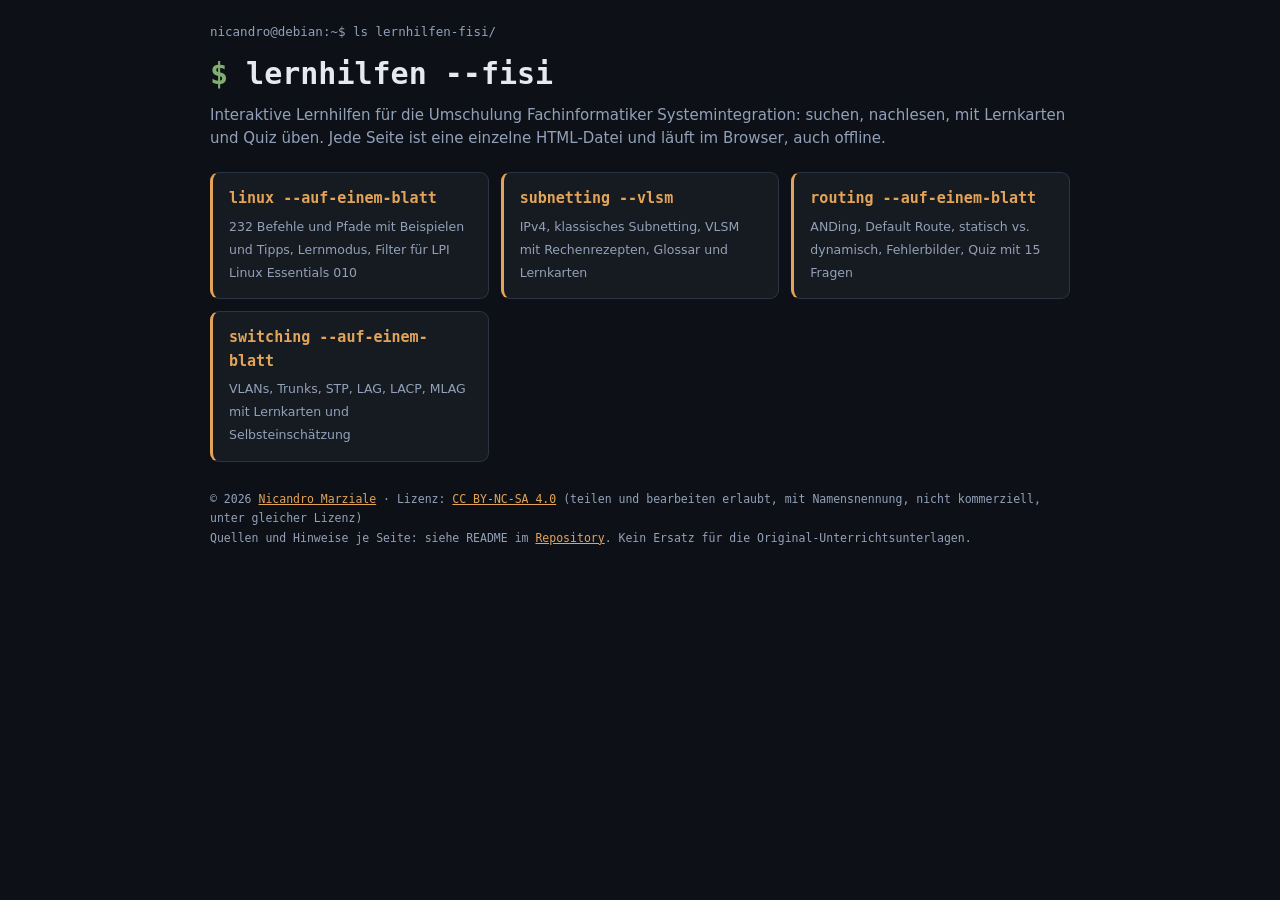
==== index.html @ 3de82269 "Lernhilfen FiSi: Linux, Subnetting/VLSM, Routing, Switching Interaktive Lernhilfen als einzelne HTML" ====
<!DOCTYPE html>
<html lang="de">
<head>
<meta charset="utf-8">
<meta name="viewport" content="width=device-width, initial-scale=1">
<title>Lernhilfen FiSi</title>
<style>
:root{--bg:#0d1117;--card:#161b22;--line:#2a3444;--tx:#e6eaf0;--mut:#93a1b8;--amber:#e3a458;--green:#7fae70;--mono:ui-monospace,"JetBrains Mono",Consolas,monospace}
*{box-sizing:border-box}
body{margin:0;background:var(--bg);color:var(--tx);font:15px/1.55 system-ui,-apple-system,"Segoe UI",sans-serif;padding:0 16px 40px}
main{max-width:860px;margin:0 auto}
.bar{margin:22px 0 0;font-family:var(--mono);font-size:12.5px;color:var(--mut)}
h1{font-family:var(--mono);font-size:clamp(22px,4vw,30px);margin:10px 0 6px}
h1 span{color:var(--green)}
p.sub{color:var(--mut);margin:0 0 22px}
.grid{display:grid;grid-template-columns:repeat(auto-fit,minmax(240px,1fr));gap:12px}
a.card{display:block;background:var(--card);border:1px solid var(--line);border-left:3px solid var(--amber);border-radius:9px;padding:14px 16px;color:var(--tx);text-decoration:none}
a.card:hover{border-color:var(--amber)}
a.card b{font-family:var(--mono);color:var(--amber);display:block;margin-bottom:4px}
a.card small{color:var(--mut)}
footer{margin-top:28px;color:var(--mut);font-family:var(--mono);font-size:11.5px;line-height:1.7}
footer a{color:var(--amber)}
</style>
</head>
<body>
<main>
<div class="bar">nicandro@debian:~$ ls lernhilfen-fisi/</div>
<h1><span>$</span> lernhilfen --fisi</h1>
<p class="sub">Interaktive Lernhilfen für die Umschulung Fachinformatiker Systemintegration: suchen, nachlesen, mit Lernkarten und Quiz üben. Jede Seite ist eine einzelne HTML-Datei und läuft im Browser, auch offline.</p>
<div class="grid">
  <a class="card" href="linux-auf-einem-blatt.html"><b>linux --auf-einem-blatt</b><small>232 Befehle und Pfade mit Beispielen und Tipps, Lernmodus, Filter für LPI Linux Essentials 010</small></a>
  <a class="card" href="subnetting-vlsm-auf-einem-blatt.html"><b>subnetting --vlsm</b><small>IPv4, klassisches Subnetting, VLSM mit Rechenrezepten, Glossar und Lernkarten</small></a>
  <a class="card" href="routing-auf-einem-blatt.html"><b>routing --auf-einem-blatt</b><small>ANDing, Default Route, statisch vs. dynamisch, Fehlerbilder, Quiz mit 15 Fragen</small></a>
  <a class="card" href="switching-auf-einem-blatt.html"><b>switching --auf-einem-blatt</b><small>VLANs, Trunks, STP, LAG, LACP, MLAG mit Lernkarten und Selbsteinschätzung</small></a>
</div>
<footer>
© 2026 <a href="https://github.com/nicandr0">Nicandro Marziale</a> · Lizenz: <a href="https://creativecommons.org/licenses/by-nc-sa/4.0/deed.de">CC BY-NC-SA 4.0</a> (teilen und bearbeiten erlaubt, mit Namensnennung, nicht kommerziell, unter gleicher Lizenz)<br>
Quellen und Hinweise je Seite: siehe README im <a href="https://github.com/nicandr0/lernhilfen-fisi">Repository</a>. Kein Ersatz für die Original-Unterrichtsunterlagen.
</footer>
</main>
</body>
</html>
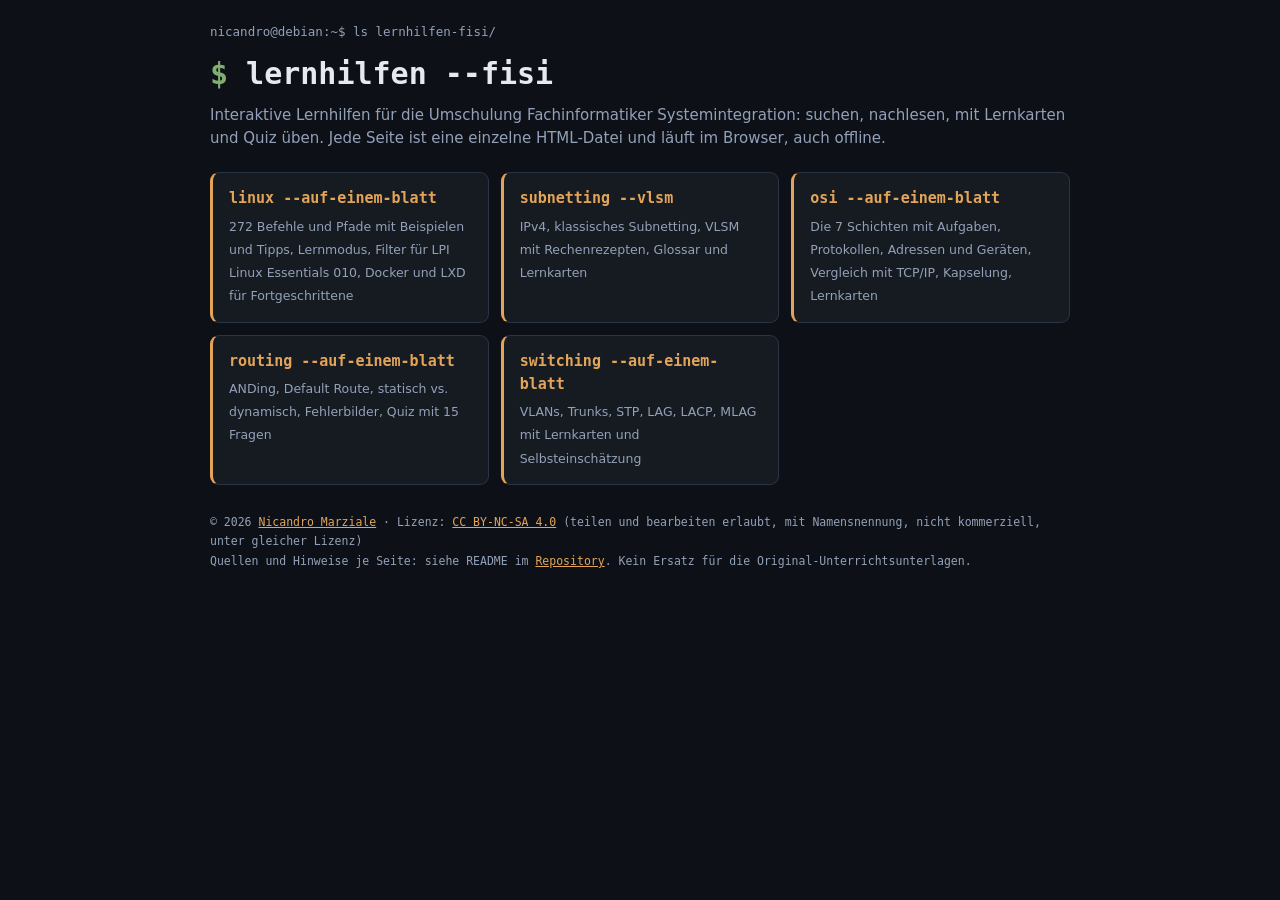
==== commit 869bad2b: "Linux-Blatt erweitert (nano/vi LPI 3.3, Ubuntu-Befehle, Docker/LXD), OSI-Modell neu - Linux auf eine" ====
--- a/index.html
+++ b/index.html
@@ -28,8 +28,9 @@
 <h1><span>$</span> lernhilfen --fisi</h1>
 <p class="sub">Interaktive Lernhilfen für die Umschulung Fachinformatiker Systemintegration: suchen, nachlesen, mit Lernkarten und Quiz üben. Jede Seite ist eine einzelne HTML-Datei und läuft im Browser, auch offline.</p>
 <div class="grid">
-  <a class="card" href="linux-auf-einem-blatt.html"><b>linux --auf-einem-blatt</b><small>232 Befehle und Pfade mit Beispielen und Tipps, Lernmodus, Filter für LPI Linux Essentials 010</small></a>
+  <a class="card" href="linux-auf-einem-blatt.html"><b>linux --auf-einem-blatt</b><small>272 Befehle und Pfade mit Beispielen und Tipps, Lernmodus, Filter für LPI Linux Essentials 010, Docker und LXD für Fortgeschrittene</small></a>
   <a class="card" href="subnetting-vlsm-auf-einem-blatt.html"><b>subnetting --vlsm</b><small>IPv4, klassisches Subnetting, VLSM mit Rechenrezepten, Glossar und Lernkarten</small></a>
+  <a class="card" href="osi-modell-auf-einem-blatt.html"><b>osi --auf-einem-blatt</b><small>Die 7 Schichten mit Aufgaben, Protokollen, Adressen und Geräten, Vergleich mit TCP/IP, Kapselung, Lernkarten</small></a>
   <a class="card" href="routing-auf-einem-blatt.html"><b>routing --auf-einem-blatt</b><small>ANDing, Default Route, statisch vs. dynamisch, Fehlerbilder, Quiz mit 15 Fragen</small></a>
   <a class="card" href="switching-auf-einem-blatt.html"><b>switching --auf-einem-blatt</b><small>VLANs, Trunks, STP, LAG, LACP, MLAG mit Lernkarten und Selbsteinschätzung</small></a>
 </div>
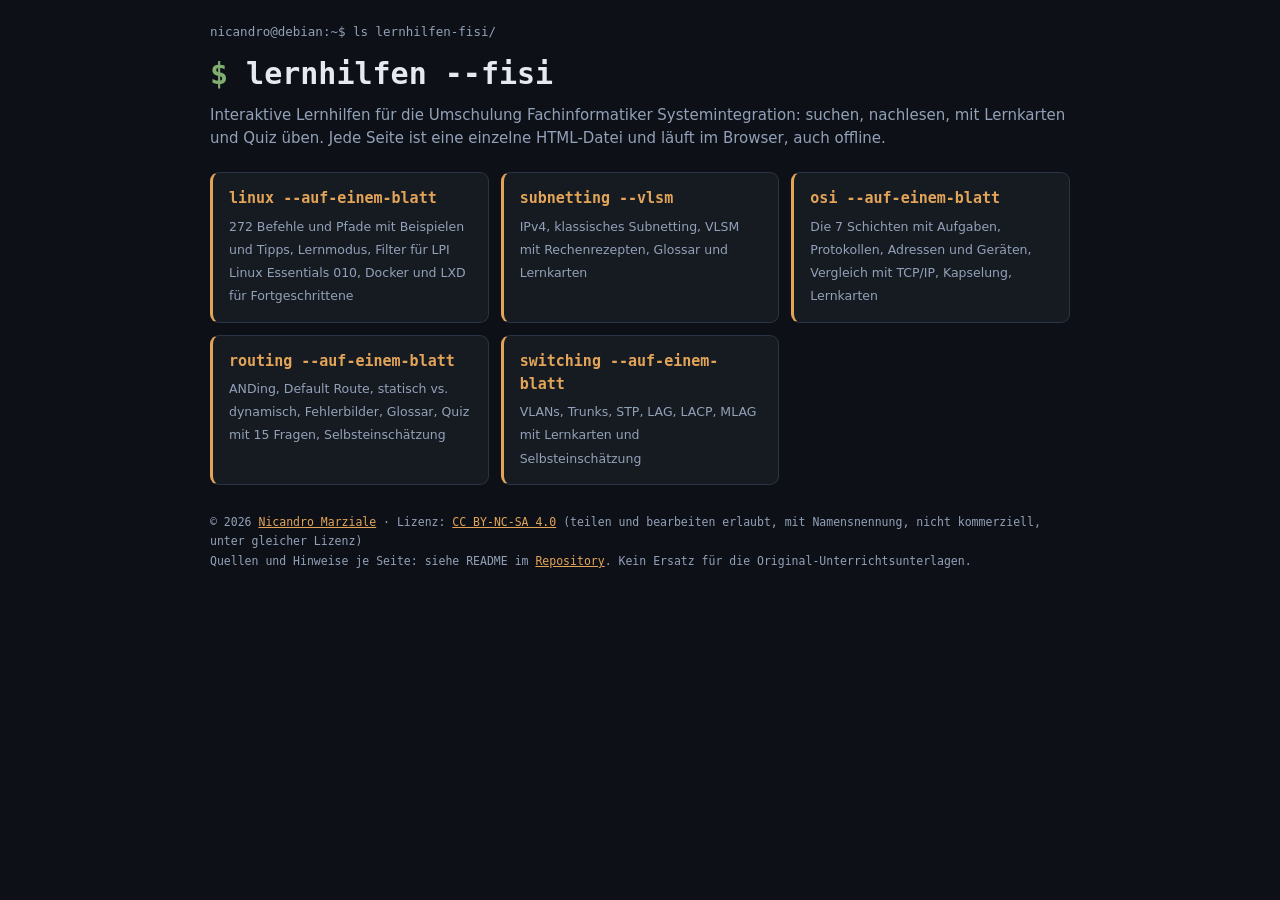
==== commit 81afc8b6: "Routing: Glossar, "Wenn's hakt", Vergleichstabelle und anklickbare Selbsteinschätzung Zusammengeführ" ====
--- a/index.html
+++ b/index.html
@@ -31,7 +31,7 @@
   <a class="card" href="linux-auf-einem-blatt.html"><b>linux --auf-einem-blatt</b><small>272 Befehle und Pfade mit Beispielen und Tipps, Lernmodus, Filter für LPI Linux Essentials 010, Docker und LXD für Fortgeschrittene</small></a>
   <a class="card" href="subnetting-vlsm-auf-einem-blatt.html"><b>subnetting --vlsm</b><small>IPv4, klassisches Subnetting, VLSM mit Rechenrezepten, Glossar und Lernkarten</small></a>
   <a class="card" href="osi-modell-auf-einem-blatt.html"><b>osi --auf-einem-blatt</b><small>Die 7 Schichten mit Aufgaben, Protokollen, Adressen und Geräten, Vergleich mit TCP/IP, Kapselung, Lernkarten</small></a>
-  <a class="card" href="routing-auf-einem-blatt.html"><b>routing --auf-einem-blatt</b><small>ANDing, Default Route, statisch vs. dynamisch, Fehlerbilder, Quiz mit 15 Fragen</small></a>
+  <a class="card" href="routing-auf-einem-blatt.html"><b>routing --auf-einem-blatt</b><small>ANDing, Default Route, statisch vs. dynamisch, Fehlerbilder, Glossar, Quiz mit 15 Fragen, Selbsteinschätzung</small></a>
   <a class="card" href="switching-auf-einem-blatt.html"><b>switching --auf-einem-blatt</b><small>VLANs, Trunks, STP, LAG, LACP, MLAG mit Lernkarten und Selbsteinschätzung</small></a>
 </div>
 <footer>
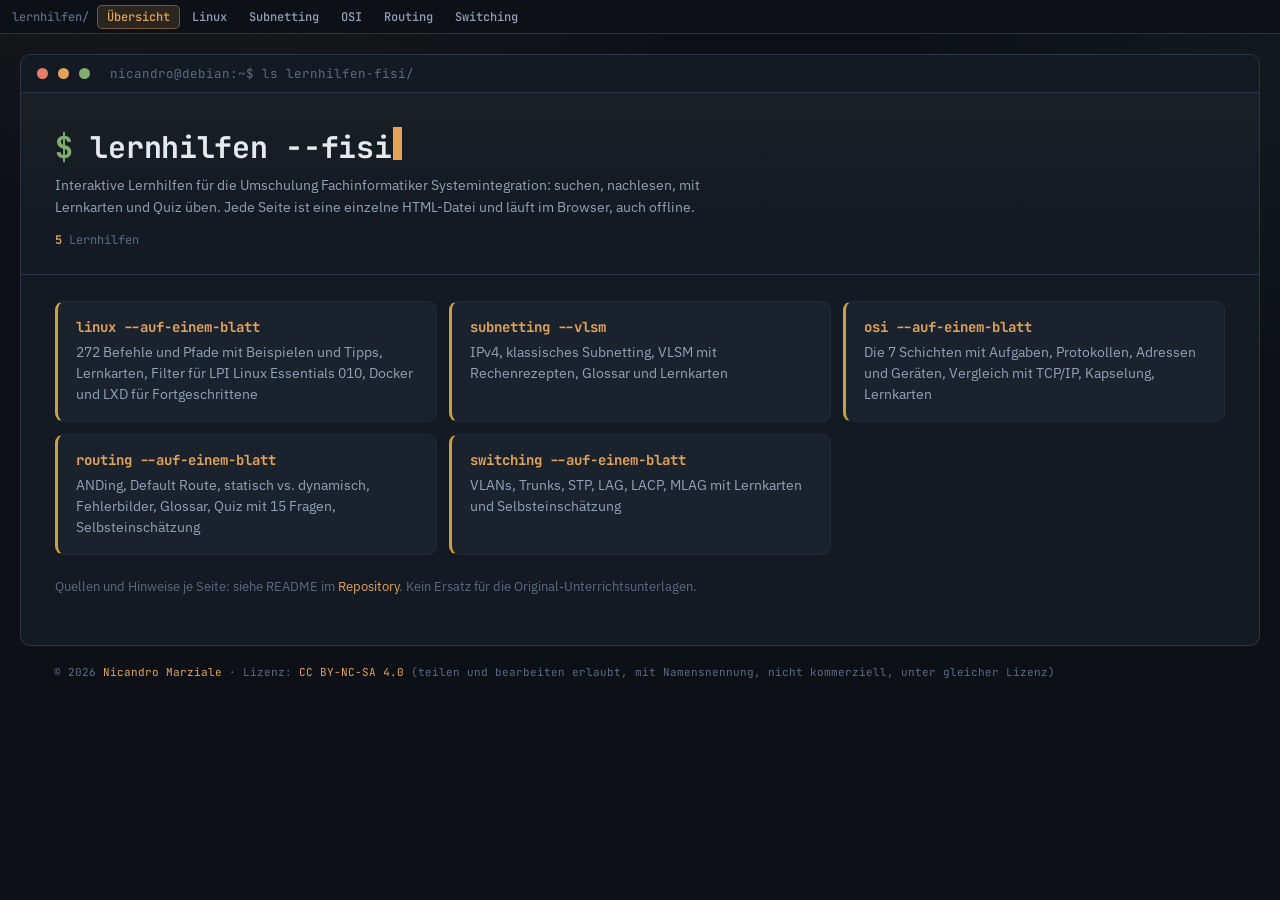
==== commit fd1e0b98: "Einheitliches Terminal-Design für alle Lernhilfen per Vorlage - _vorlage/: gemeinsames Design (style" ====
--- a/index.html
+++ b/index.html
@@ -1,43 +1,311 @@
 <!DOCTYPE html>
+<!-- Diese Datei wird von bauen.py erzeugt. Nicht hier bearbeiten, sondern in _vorlage/ und _vorlage/lernhilfen.json. -->
 <html lang="de">
 <head>
-<meta charset="utf-8">
-<meta name="viewport" content="width=device-width, initial-scale=1">
+<meta charset="UTF-8">
+<meta name="viewport" content="width=device-width, initial-scale=1.0">
 <title>Lernhilfen FiSi</title>
+<meta name="description" content="Interaktive Lernhilfen für die Umschulung Fachinformatiker Systemintegration.">
+<link rel="preconnect" href="https://fonts.googleapis.com">
+<link rel="preconnect" href="https://fonts.gstatic.com" crossorigin>
+<link href="https://fonts.googleapis.com/css2?family=JetBrains+Mono:wght@400;500;600;700&family=IBM+Plex+Sans:wght@400;500;600;700&display=swap" rel="stylesheet">
 <style>
-:root{--bg:#0d1117;--card:#161b22;--line:#2a3444;--tx:#e6eaf0;--mut:#93a1b8;--amber:#e3a458;--green:#7fae70;--mono:ui-monospace,"JetBrains Mono",Consolas,monospace}
-*{box-sizing:border-box}
-body{margin:0;background:var(--bg);color:var(--tx);font:15px/1.55 system-ui,-apple-system,"Segoe UI",sans-serif;padding:0 16px 40px}
-main{max-width:860px;margin:0 auto}
-.bar{margin:22px 0 0;font-family:var(--mono);font-size:12.5px;color:var(--mut)}
-h1{font-family:var(--mono);font-size:clamp(22px,4vw,30px);margin:10px 0 6px}
-h1 span{color:var(--green)}
-p.sub{color:var(--mut);margin:0 0 22px}
-.grid{display:grid;grid-template-columns:repeat(auto-fit,minmax(240px,1fr));gap:12px}
-a.card{display:block;background:var(--card);border:1px solid var(--line);border-left:3px solid var(--amber);border-radius:9px;padding:14px 16px;color:var(--tx);text-decoration:none}
-a.card:hover{border-color:var(--amber)}
-a.card b{font-family:var(--mono);color:var(--amber);display:block;margin-bottom:4px}
-a.card small{color:var(--mut)}
-footer{margin-top:28px;color:var(--mut);font-family:var(--mono);font-size:11.5px;line-height:1.7}
-footer a{color:var(--amber)}
+/* ==========================================================================
+   Lernhilfen FiSi – gemeinsames Design (Terminal-Stil)
+   Wird von bauen.py in jede Seite eingebettet. Hier ändern, dann bauen.
+   ========================================================================== */
+:root{
+  --bg:#0d1117;
+  --bg-elevated:#131a23;
+  --surface:#1a222e;
+  --surface-hover:#212b3a;
+  --border:#2a3444;
+  --border-soft:#212a38;
+  --text-primary:#e6eaf0;
+  --text-secondary:#93a1b8;
+  --text-muted:#5c6b83;
+  --amber:#e3a458;
+  --amber-soft:rgba(227,164,88,0.14);
+  --amber-dim:rgba(227,164,88,0.35);
+  --gold:#cc9f3f;
+  --green:#7fae70;
+  --green-soft:rgba(127,174,112,0.14);
+  --red:#c77b6e;
+  --red-soft:rgba(199,123,110,0.14);
+  --mono:'JetBrains Mono',ui-monospace,Consolas,monospace;
+  --sans:'IBM Plex Sans',system-ui,sans-serif;
+  --lh-h:34px;
+  color-scheme:dark;
+}
+*{box-sizing:border-box;}
+html,body{margin:0;padding:0;}
+body{
+  background:
+    radial-gradient(ellipse 900px 500px at 15% -10%, rgba(227,164,88,0.06), transparent 60%),
+    radial-gradient(ellipse 700px 500px at 100% 10%, rgba(127,174,112,0.05), transparent 55%),
+    var(--bg);
+  color:var(--text-primary);
+  font-family:var(--sans);
+  min-height:100vh;
+  -webkit-font-smoothing:antialiased;
+}
+::selection{background:var(--amber-soft);color:var(--text-primary);}
+::-webkit-scrollbar{width:10px;height:10px;}
+::-webkit-scrollbar-track{background:transparent;}
+::-webkit-scrollbar-thumb{background:var(--border);border-radius:8px;}
+::-webkit-scrollbar-thumb:hover{background:var(--surface-hover);}
+
+/* ---- Lernhilfen-Leiste (Links zu allen Lernhilfen, bleibt oben stehen) ---- */
+.lh-nav{position:sticky;top:env(safe-area-inset-top,0px);z-index:40;height:var(--lh-h);
+  display:flex;align-items:center;gap:2px;overflow-x:auto;white-space:nowrap;scrollbar-width:none;
+  padding:0 max(12px,env(safe-area-inset-right,0px)) 0 max(12px,env(safe-area-inset-left,0px));
+  background:#0d1117;border-bottom:1px solid var(--border);
+  font:500 12px/1 var(--mono);}
+.lh-nav::-webkit-scrollbar{display:none;}
+.lh-nav .lh-ttl{color:var(--text-muted);padding-right:6px;}
+.lh-nav a{color:var(--text-secondary);text-decoration:none;padding:5px 9px;border-radius:5px;border:1px solid transparent;}
+.lh-nav a:hover{color:var(--text-primary);background:var(--surface);}
+.lh-nav a[aria-current="page"]{color:var(--amber);border-color:rgba(227,164,88,0.4);background:var(--amber-soft);}
+.lh-nav a:focus-visible{outline:2px solid var(--amber);outline-offset:1px;}
+
+/* ---- Terminal-Rahmen ---- */
+.termbar{
+  max-width:1240px;margin:20px auto 0;
+  background:var(--bg-elevated);
+  border:1px solid var(--border);
+  border-radius:10px 10px 0 0;
+  padding:10px 16px;
+  display:flex;align-items:center;gap:10px;
+}
+.dot{width:11px;height:11px;border-radius:50%;flex-shrink:0;}
+.dot.d1{background:#e37f6b;}
+.dot.d2{background:var(--amber);}
+.dot.d3{background:var(--green);}
+.termbar .path{margin-left:10px;color:var(--text-muted);font-family:var(--mono);font-size:12.5px;white-space:nowrap;overflow:hidden;text-overflow:ellipsis;}
+/* overflow:clip statt hidden: kein eigener Scroll-Bereich, sonst bleibt die Kapitelleiste nicht stehen */
+.wrap{max-width:1240px;margin:0 auto;border:1px solid var(--border);border-top:none;border-radius:0 0 10px 10px;background:var(--bg-elevated);overflow:hidden;overflow:clip;}
+
+/* ---- Kopfbereich ---- */
+header.hero{padding:34px 34px 26px;border-bottom:1px solid var(--border);background:linear-gradient(180deg, rgba(227,164,88,0.04), transparent 70%);}
+h1{font-family:var(--mono);font-weight:700;font-size:clamp(22px,3vw,30px);margin:0;color:var(--text-primary);letter-spacing:-0.01em;overflow-wrap:anywhere;}
+h1 .prompt{color:var(--green);}
+h1 .cursor{display:inline-block;width:9px;height:1.1em;background:var(--amber);margin-left:2px;vertical-align:-2px;animation:blink 1.1s step-end infinite;}
+@keyframes blink{50%{opacity:0;}}
+.subtitle{color:var(--text-secondary);font-size:14px;margin:8px 0 0;max-width:680px;line-height:1.55;}
+.meta-row{display:flex;gap:18px;color:var(--text-muted);font-family:var(--mono);font-size:12px;margin-top:14px;flex-wrap:wrap;}
+.meta-row span b{color:var(--amber);font-weight:600;}
+
+.controls{display:flex;gap:12px;align-items:center;margin-top:20px;flex-wrap:wrap;}
+.search-box{flex:1;min-width:240px;position:relative;}
+.search-box input{width:100%;background:var(--surface);border:1px solid var(--border);color:var(--text-primary);font-family:var(--mono);font-size:14px;padding:11px 46px 11px 34px;border-radius:8px;outline:none;transition:border-color .15s, box-shadow .15s;}
+.search-box input:focus{border-color:var(--amber-dim);box-shadow:0 0 0 3px var(--amber-soft);}
+.search-box .glyph{position:absolute;left:12px;top:50%;transform:translateY(-50%);color:var(--text-muted);font-family:var(--mono);pointer-events:none;}
+.search-box .hint{position:absolute;right:12px;top:50%;transform:translateY(-50%);color:var(--text-muted);font-size:11px;font-family:var(--mono);pointer-events:none;}
+.btn{font-family:var(--mono);font-size:13px;font-weight:500;background:var(--surface);border:1px solid var(--border);color:var(--text-primary);padding:11px 16px;border-radius:8px;cursor:pointer;transition:all .15s;white-space:nowrap;}
+.btn:hover{background:var(--surface-hover);border-color:var(--amber-dim);}
+.btn:focus-visible,.cat-link:focus-visible,.sc-btn:focus-visible,.lm-card:focus-visible{outline:2px solid var(--amber);outline-offset:2px;}
+.btn.primary{background:var(--amber-soft);border-color:var(--amber-dim);color:var(--amber);}
+.btn.primary:hover{background:rgba(227,164,88,0.22);}
+.btn.an{background:rgba(204,159,63,0.16);border-color:var(--gold);color:var(--gold);}
+
+/* ---- Kapitelleiste (links, bleibt stehen) ---- */
+.layout{display:flex;}
+nav.sidebar{width:300px;flex-shrink:0;border-right:1px solid var(--border);padding:18px 0;max-height:calc(100vh - var(--lh-h) - 8px);overflow-y:auto;position:sticky;top:var(--lh-h);align-self:flex-start;}
+.sidebar .lslabel{font-family:var(--mono);font-size:10.5px;color:var(--text-muted);padding:0 18px 8px;text-transform:uppercase;letter-spacing:.08em;}
+.cat-link{display:flex;align-items:center;gap:10px;width:100%;padding:8px 18px;background:none;border:none;cursor:pointer;text-align:left;font-family:var(--mono);font-size:12.5px;color:var(--text-secondary);border-left:2px solid transparent;transition:all .12s;}
+.cat-link .perm{color:var(--text-muted);opacity:.65;}
+.cat-link .name{color:inherit;flex:1;}
+.cat-link .cnt{color:var(--text-muted);font-size:11px;}
+.cat-link:hover{background:var(--surface);color:var(--text-primary);}
+.cat-link.active{background:var(--surface);color:var(--amber);border-left-color:var(--amber);}
+.cat-link.active .cnt{color:var(--amber);}
+
+/* ---- Inhalt ---- */
+main.content{flex:1;min-width:0;padding:8px 30px 60px;}
+.category-section{padding-top:26px;scroll-margin-top:calc(var(--lh-h) + 16px);}
+.category-head{display:flex;align-items:baseline;flex-wrap:wrap;gap:4px 10px;margin-bottom:4px;padding-bottom:10px;border-bottom:1px solid var(--border-soft);}
+.category-head h2{font-family:var(--mono);font-size:16px;margin:0;color:var(--text-primary);font-weight:600;text-wrap:balance;}
+.category-head .path{color:var(--text-muted);font-size:12px;font-family:var(--mono);}
+
+/* Gruppe = Zwischenüberschrift innerhalb eines Kapitels */
+.group{margin-top:24px;}
+.group-name{font-size:13.5px;font-weight:600;color:var(--amber);font-family:var(--mono);text-transform:uppercase;letter-spacing:.06em;margin:0 0 12px;padding:3px 0 3px 10px;border-left:3px solid var(--gold);}
+.cards{display:grid;grid-template-columns:repeat(auto-fill,minmax(300px,1fr));gap:10px;}
+
+/* Karte */
+.card{background:var(--surface);border:1px solid var(--border-soft);border-left:3px solid var(--gold);border-radius:9px;padding:14px 16px;margin:12px 0;transition:border-color .15s;min-width:0;}
+.card:hover{border-color:var(--amber-dim);}
+.cards > .card{margin:0;}
+.card h4{margin:0 0 6px;font-family:var(--mono);font-size:13.5px;color:var(--amber);font-weight:600;}
+.card p{margin:0 0 6px;font-size:13.5px;color:var(--text-secondary);line-height:1.55;}
+.card p:last-child{margin-bottom:0;}
+.card ul,.card ol{margin:6px 0;padding-left:20px;}
+.card li{font-size:13.5px;color:var(--text-secondary);line-height:1.55;margin-bottom:5px;}
+.card li b,.card p b{color:var(--text-primary);}
+.card-note{font-size:12px;color:var(--text-muted);margin:2px 0 10px;}
+code{background:rgba(255,255,255,0.06);padding:1px 6px;border-radius:4px;font-family:var(--mono);font-size:.92em;color:#cbd6e4;}
+
+/* Merksatz und Hinweiskästen */
+.merksatz{margin-top:10px;padding:8px 12px;background:var(--green-soft);border-left:3px solid var(--green);border-radius:6px;color:var(--green);font-size:12.5px;font-style:italic;}
+.hinweis{margin-top:10px;padding:9px 12px;border-left:3px solid var(--amber);border-radius:6px;background:var(--amber-soft);font-size:13px;color:var(--text-secondary);line-height:1.55;}
+.hinweis b{display:block;font-family:var(--mono);font-size:12px;color:var(--amber);margin-bottom:2px;}
+.hinweis.merk{border-left-color:var(--green);background:var(--green-soft);}
+.hinweis.merk b{color:var(--green);}
+.hinweis.fehler{border-left-color:var(--red);background:var(--red-soft);}
+.hinweis.fehler b{color:var(--red);}
+
+/* Formel-/Wert-Etikett */
+.formel{display:inline-block;background:var(--amber-soft);color:var(--amber);padding:2px 8px;border-radius:5px;font-family:var(--mono);font-size:.86em;margin:2px 4px 2px 0;}
+
+/* Nummerierte Rechenschritte */
+.schritte{list-style:none;counter-reset:schritt;padding-left:0 !important;margin:8px 0;}
+.schritte li{counter-increment:schritt;position:relative;padding:5px 0 5px 34px;}
+.schritte li::before{content:counter(schritt);position:absolute;left:0;top:4px;width:22px;height:22px;border-radius:50%;background:var(--amber-soft);color:var(--amber);font:600 11px/22px var(--mono);text-align:center;}
+
+/* Tabellen */
+.tbl-wrap{overflow-x:auto;}
+.tbl{width:100%;border-collapse:collapse;font-size:13px;margin:4px 0;}
+.tbl th,.tbl td{border:1px solid var(--border-soft);padding:8px 10px;text-align:left;vertical-align:top;line-height:1.5;}
+.tbl th{background:var(--amber-soft);color:var(--amber);font-family:var(--mono);font-weight:600;font-size:12px;}
+.tbl td{color:var(--text-secondary);}
+.tbl td:first-child{color:var(--text-primary);font-weight:500;}
+.tbl.zahlen th,.tbl.zahlen td{text-align:center;font-variant-numeric:tabular-nums;}
+.tbl.zahlen td:first-child{color:var(--text-secondary);font-weight:400;}
+
+/* Schaubilder (SVG) */
+.schaubild{margin:4px 0 10px;overflow-x:auto;}
+.schaubild svg{display:block;width:100%;min-width:460px;max-width:760px;height:auto;margin:0 auto;}
+
+/* Selbsteinschätzung */
+.sc-btn{font-family:var(--mono);font-size:11.5px;background:var(--bg-elevated);border:1px solid var(--border);color:var(--text-secondary);padding:5px 9px;border-radius:6px;cursor:pointer;white-space:nowrap;}
+.sc-btn:hover{border-color:var(--amber-dim);}
+.sc-btn.sicher.active{background:var(--green-soft);border-color:var(--green);color:var(--green);}
+.sc-btn.unsicher.active{background:var(--amber-soft);border-color:var(--amber);color:var(--amber);}
+.sc-btn.wiederholen.active{background:var(--red-soft);border-color:var(--red);color:var(--red);}
+.sc-actions{display:flex;gap:6px;flex-wrap:wrap;}
+
+mark{background:var(--amber-soft);color:var(--amber);border-radius:3px;padding:0 1px;}
+.no-results{text-align:center;padding:60px 20px;color:var(--text-muted);font-family:var(--mono);font-size:13px;display:none;}
+.hidden{display:none !important;}
+
+/* ---- Lernmodus (Lernkarten oder Quiz) ---- */
+.lernmodus{position:fixed;inset:0;background:rgba(8,11,16,0.82);backdrop-filter:blur(4px);display:none;align-items:center;justify-content:center;z-index:50;padding:20px;}
+.lernmodus.open{display:flex;}
+.lm-box{width:100%;max-width:600px;max-height:calc(100vh - 40px);overflow-y:auto;background:var(--bg-elevated);border:1px solid var(--border);border-radius:14px;padding:28px;position:relative;}
+.lm-close{position:absolute;top:16px;right:16px;background:none;border:none;color:var(--text-muted);font-size:20px;cursor:pointer;line-height:1;padding:4px;}
+.lm-close:hover{color:var(--text-primary);}
+.lm-progress{font-family:var(--mono);font-size:12px;color:var(--text-muted);margin-bottom:6px;}
+.lm-bar{height:4px;background:var(--surface);border-radius:2px;overflow:hidden;margin-bottom:22px;}
+.lm-bar-fill{height:100%;background:linear-gradient(90deg,var(--amber),var(--green));transition:width .25s;}
+.lm-cat{font-family:var(--mono);font-size:11px;color:var(--gold);text-transform:uppercase;letter-spacing:.06em;}
+/* Lernkarten */
+.lm-card{min-height:190px;border:1px solid var(--border);border-radius:12px;background:var(--surface);padding:26px;display:flex;flex-direction:column;align-items:center;justify-content:center;text-align:center;cursor:pointer;gap:14px;}
+.lm-front{font-size:17px;color:var(--text-primary);line-height:1.5;}
+.lm-reveal{font-size:16px;font-weight:600;color:var(--green);line-height:1.5;}
+.lm-reveal.mono{font-family:var(--mono);font-size:20px;font-weight:700;}
+.lm-extra{margin-top:10px;font-size:13px;color:var(--text-secondary);line-height:1.5;}
+.lm-extra.mono{font-family:var(--mono);}
+.lm-flip-hint{font-family:var(--mono);font-size:11px;color:var(--text-muted);}
+.lm-actions{display:flex;gap:10px;margin-top:18px;}
+.lm-actions .btn{flex:1;text-align:center;justify-content:center;}
+.btn.again{border-color:rgba(227,164,88,0.4);color:var(--amber);}
+.btn.know{border-color:rgba(127,174,112,0.4);color:var(--green);}
+.btn.again:hover{background:var(--amber-soft);}
+.btn.know:hover{background:var(--green-soft);}
+.lm-keys{font-family:var(--mono);font-size:10.5px;color:var(--text-muted);text-align:center;margin-top:12px;}
+/* Quiz */
+.lm-question{font-size:16px;color:var(--text-primary);line-height:1.5;margin:8px 0 16px;}
+.lm-options{display:flex;flex-direction:column;gap:8px;margin-bottom:18px;}
+.lm-opt{display:flex;align-items:flex-start;gap:10px;padding:10px 12px;border:1px solid var(--border);border-radius:8px;background:var(--surface);cursor:pointer;transition:border-color .15s;}
+.lm-opt:hover{border-color:var(--amber-dim);}
+.lm-opt input{margin-top:2px;accent-color:var(--amber);flex-shrink:0;}
+.lm-opt span{font-size:13.5px;color:var(--text-secondary);line-height:1.5;}
+.lm-opt.correct{border-color:var(--green);background:var(--green-soft);}
+.lm-opt.correct span{color:var(--green);}
+.lm-opt.wrong{border-color:var(--red);background:var(--red-soft);}
+.lm-opt.wrong span{color:var(--red);}
+.lm-hint{font-family:var(--mono);font-size:11px;color:var(--text-muted);margin-bottom:14px;}
+.lm-explain{font-size:12.5px;color:var(--text-secondary);background:var(--surface);border-left:3px solid var(--amber);border-radius:6px;padding:10px 12px;margin-bottom:16px;display:none;}
+.lm-explain.show{display:block;}
+.btn.check{border-color:var(--amber-dim);color:var(--amber);}
+.btn.check:hover{background:var(--amber-soft);}
+.btn.next{border-color:rgba(127,174,112,0.4);color:var(--green);}
+.btn.next:hover{background:var(--green-soft);}
+/* Ende einer Runde */
+.lm-done{text-align:center;padding:20px 0;}
+.lm-done h3{font-family:var(--mono);color:var(--amber);margin:0 0 8px;}
+.lm-done p{color:var(--text-secondary);font-size:13.5px;margin:0 0 18px;}
+
+/* ---- Fußzeile ---- */
+.seitenfuss{max-width:1240px;margin:0 auto;padding:18px 34px 28px;font-family:var(--mono);font-size:11px;line-height:1.6;color:var(--text-muted);display:flex;gap:10px 18px;flex-wrap:wrap;justify-content:space-between;}
+.seitenfuss a{color:var(--amber);text-decoration:none;}
+.seitenfuss a:hover{text-decoration:underline;}
+
+/* ---- Handy ---- */
+@media (max-width:820px){
+  .layout{flex-direction:column;}
+  nav.sidebar{width:100%;position:sticky;top:var(--lh-h);z-index:10;background:var(--bg-elevated);max-height:none;border-right:none;border-bottom:1px solid var(--border);display:flex;overflow-x:auto;padding:12px;gap:4px;}
+  .sidebar .lslabel{display:none;}
+  .cat-link{width:auto;flex-shrink:0;border-left:none;border-bottom:2px solid transparent;border-radius:6px;padding:7px 12px;}
+  .cat-link .perm{display:none;}
+  .cat-link.active{border-bottom-color:var(--amber);}
+  .category-section{scroll-margin-top:calc(var(--lh-h) + 72px);}
+  header.hero{padding:24px 18px 20px;}
+  main.content{padding:8px 16px 50px;}
+  .termbar{margin:10px 10px 0;}
+  .wrap{margin:0 10px;}
+  .seitenfuss{padding:18px;}
+  .lm-box{padding:22px 18px;}
+}
+@media (prefers-reduced-motion:reduce){
+  h1 .cursor{animation:none;}
+  *{transition:none !important;scroll-behavior:auto !important;}
+}
+@media print{
+  .lh-nav,nav.sidebar,.controls,.lernmodus{display:none !important;}
+  .category-section{break-inside:avoid-page;}
+}
+.uebersicht{padding:26px 34px 34px;}
+.lernhilfen{display:grid;grid-template-columns:repeat(auto-fill,minmax(340px,1fr));gap:12px;}
+@media (max-width:420px){.lernhilfen{grid-template-columns:1fr;}}
+a.lernhilfe{display:block;background:var(--surface);border:1px solid var(--border-soft);border-left:3px solid var(--gold);border-radius:9px;padding:16px 18px;color:var(--text-primary);text-decoration:none;transition:border-color .15s;}
+a.lernhilfe:hover{border-color:var(--amber-dim);}
+a.lernhilfe:focus-visible{outline:2px solid var(--amber);outline-offset:2px;}
+a.lernhilfe b{display:block;font-family:var(--mono);font-size:14px;color:var(--amber);margin-bottom:6px;}
+a.lernhilfe small{display:block;font-size:13.5px;color:var(--text-secondary);line-height:1.55;}
+.uebersicht-hinweis{margin-top:22px;font-size:13px;color:var(--text-muted);line-height:1.6;}
+.uebersicht-hinweis a{color:var(--amber);text-decoration:none;}
+@media (max-width:820px){.uebersicht{padding:20px 16px 26px;}}
 </style>
 </head>
 <body>
-<main>
-<div class="bar">nicandro@debian:~$ ls lernhilfen-fisi/</div>
-<h1><span>$</span> lernhilfen --fisi</h1>
-<p class="sub">Interaktive Lernhilfen für die Umschulung Fachinformatiker Systemintegration: suchen, nachlesen, mit Lernkarten und Quiz üben. Jede Seite ist eine einzelne HTML-Datei und läuft im Browser, auch offline.</p>
-<div class="grid">
-  <a class="card" href="linux-auf-einem-blatt.html"><b>linux --auf-einem-blatt</b><small>272 Befehle und Pfade mit Beispielen und Tipps, Lernmodus, Filter für LPI Linux Essentials 010, Docker und LXD für Fortgeschrittene</small></a>
-  <a class="card" href="subnetting-vlsm-auf-einem-blatt.html"><b>subnetting --vlsm</b><small>IPv4, klassisches Subnetting, VLSM mit Rechenrezepten, Glossar und Lernkarten</small></a>
-  <a class="card" href="osi-modell-auf-einem-blatt.html"><b>osi --auf-einem-blatt</b><small>Die 7 Schichten mit Aufgaben, Protokollen, Adressen und Geräten, Vergleich mit TCP/IP, Kapselung, Lernkarten</small></a>
-  <a class="card" href="routing-auf-einem-blatt.html"><b>routing --auf-einem-blatt</b><small>ANDing, Default Route, statisch vs. dynamisch, Fehlerbilder, Glossar, Quiz mit 15 Fragen, Selbsteinschätzung</small></a>
-  <a class="card" href="switching-auf-einem-blatt.html"><b>switching --auf-einem-blatt</b><small>VLANs, Trunks, STP, LAG, LACP, MLAG mit Lernkarten und Selbsteinschätzung</small></a>
+<nav class="lh-nav" aria-label="Lernhilfen"><span class="lh-ttl">lernhilfen/</span><a href="index.html" aria-current="page">Übersicht</a><a href="linux-auf-einem-blatt.html">Linux</a><a href="subnetting-vlsm-auf-einem-blatt.html">Subnetting</a><a href="osi-modell-auf-einem-blatt.html">OSI</a><a href="routing-auf-einem-blatt.html">Routing</a><a href="switching-auf-einem-blatt.html">Switching</a></nav>
+
+<div class="termbar">
+  <div class="dot d1"></div><div class="dot d2"></div><div class="dot d3"></div>
+  <span class="path">nicandro@debian:~$ ls lernhilfen-fisi/</span>
 </div>
-<footer>
-© 2026 <a href="https://github.com/nicandr0">Nicandro Marziale</a> · Lizenz: <a href="https://creativecommons.org/licenses/by-nc-sa/4.0/deed.de">CC BY-NC-SA 4.0</a> (teilen und bearbeiten erlaubt, mit Namensnennung, nicht kommerziell, unter gleicher Lizenz)<br>
-Quellen und Hinweise je Seite: siehe README im <a href="https://github.com/nicandr0/lernhilfen-fisi">Repository</a>. Kein Ersatz für die Original-Unterrichtsunterlagen.
+
+<div class="wrap">
+  <header class="hero">
+    <h1><span class="prompt">$</span> lernhilfen --fisi<span class="cursor"></span></h1>
+    <p class="subtitle">Interaktive Lernhilfen für die Umschulung Fachinformatiker Systemintegration: suchen, nachlesen, mit Lernkarten und Quiz üben. Jede Seite ist eine einzelne HTML-Datei und läuft im Browser, auch offline.</p>
+    <div class="meta-row"><span><b>5</b> Lernhilfen</span></div>
+  </header>
+  <main class="uebersicht">
+    <div class="lernhilfen">
+      <a class="lernhilfe" href="linux-auf-einem-blatt.html"><b>linux --auf-einem-blatt</b><small>272 Befehle und Pfade mit Beispielen und Tipps, Lernkarten, Filter für LPI Linux Essentials 010, Docker und LXD für Fortgeschrittene</small></a>
+      <a class="lernhilfe" href="subnetting-vlsm-auf-einem-blatt.html"><b>subnetting --vlsm</b><small>IPv4, klassisches Subnetting, VLSM mit Rechenrezepten, Glossar und Lernkarten</small></a>
+      <a class="lernhilfe" href="osi-modell-auf-einem-blatt.html"><b>osi --auf-einem-blatt</b><small>Die 7 Schichten mit Aufgaben, Protokollen, Adressen und Geräten, Vergleich mit TCP/IP, Kapselung, Lernkarten</small></a>
+      <a class="lernhilfe" href="routing-auf-einem-blatt.html"><b>routing --auf-einem-blatt</b><small>ANDing, Default Route, statisch vs. dynamisch, Fehlerbilder, Glossar, Quiz mit 15 Fragen, Selbsteinschätzung</small></a>
+      <a class="lernhilfe" href="switching-auf-einem-blatt.html"><b>switching --auf-einem-blatt</b><small>VLANs, Trunks, STP, LAG, LACP, MLAG mit Lernkarten und Selbsteinschätzung</small></a>
+    </div>
+    <p class="uebersicht-hinweis">Quellen und Hinweise je Seite: siehe README im <a href="https://github.com/nicandr0/lernhilfen-fisi">Repository</a>. Kein Ersatz für die Original-Unterrichtsunterlagen.</p>
+  </main>
+</div>
+
+<footer class="seitenfuss">
+  <span>© 2026 <a href="https://github.com/nicandr0" target="_blank" rel="noopener">Nicandro Marziale</a> · Lizenz: <a href="https://creativecommons.org/licenses/by-nc-sa/4.0/deed.de" target="_blank" rel="noopener">CC BY-NC-SA 4.0</a> (teilen und bearbeiten erlaubt, mit Namensnennung, nicht kommerziell, unter gleicher Lizenz)</span>
 </footer>
-</main>
 </body>
 </html>
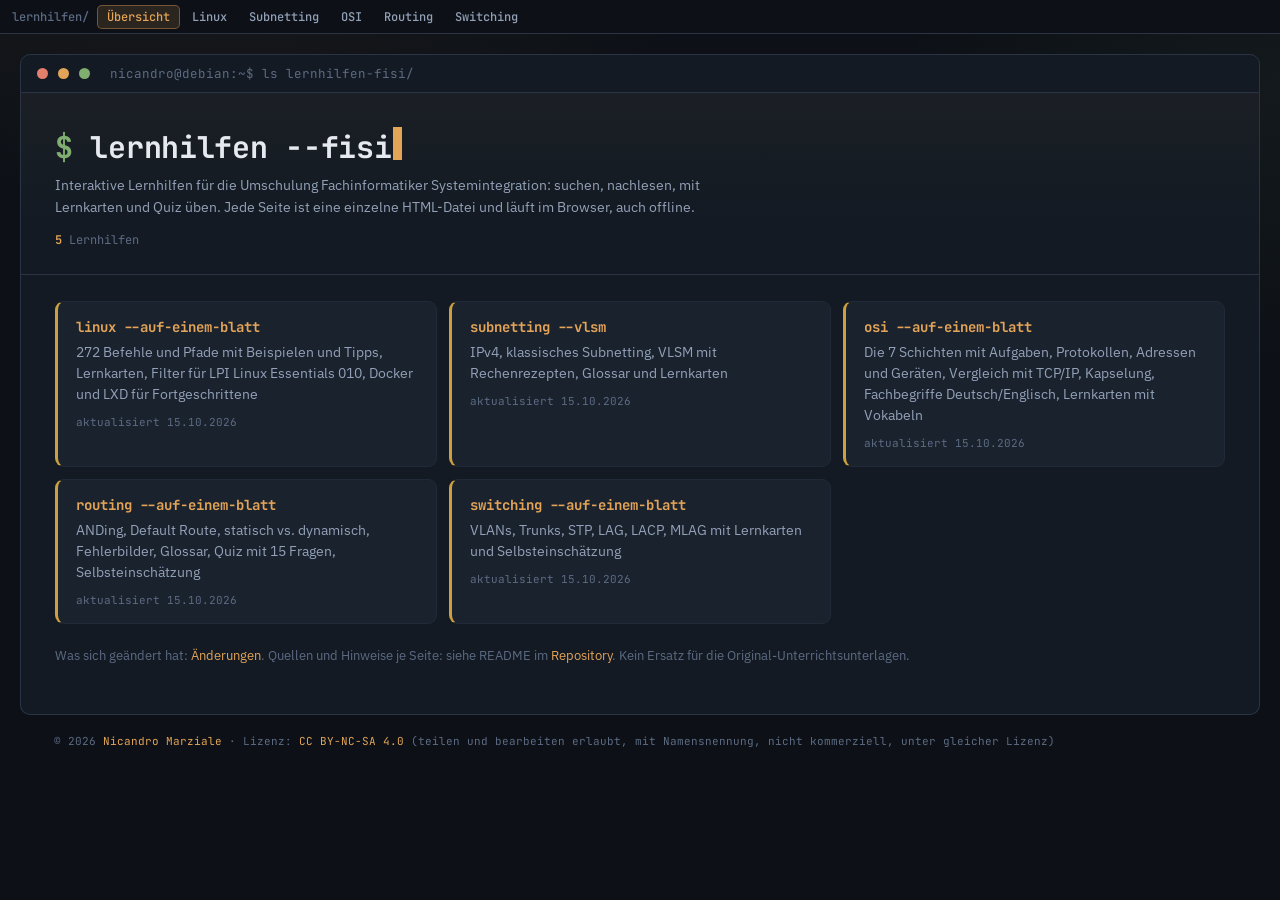
==== commit b6b099c9: "Stand je Lernhilfe, Änderungsliste und automatische Prüfung bei GitHub - CHANGELOG.md: Änderungen je" ====
--- a/index.html
+++ b/index.html
@@ -8,7 +8,9 @@
 <meta name="description" content="Interaktive Lernhilfen für die Umschulung Fachinformatiker Systemintegration.">
 <link rel="preconnect" href="https://fonts.googleapis.com">
 <link rel="preconnect" href="https://fonts.gstatic.com" crossorigin>
-<link href="https://fonts.googleapis.com/css2?family=JetBrains+Mono:wght@400;500;600;700&family=IBM+Plex+Sans:wght@400;500;600;700&display=swap" rel="stylesheet">
+<!-- Schriften nicht blockierend laden: Suche und Lernmodus funktionieren sofort, auch wenn Google Fonts langsam oder gesperrt ist -->
+<link href="https://fonts.googleapis.com/css2?family=JetBrains+Mono:wght@400;500;600;700&family=IBM+Plex+Sans:wght@400;500;600;700&display=swap" rel="stylesheet" media="print" onload="this.media='all'">
+<noscript><link href="https://fonts.googleapis.com/css2?family=JetBrains+Mono:wght@400;500;600;700&family=IBM+Plex+Sans:wght@400;500;600;700&display=swap" rel="stylesheet"></noscript>
 <style>
 /* ==========================================================================
    Lernhilfen FiSi – gemeinsames Design (Terminal-Stil)
@@ -265,6 +267,17 @@
   .lh-nav,nav.sidebar,.controls,.lernmodus{display:none !important;}
   .category-section{break-inside:avoid-page;}
 }
+
+/* ---- Sprachauswahl für Fachbegriffe ---- */
+.sprachwahl{position:relative;}
+.sprach-menue{position:absolute;right:0;top:calc(100% + 6px);z-index:30;min-width:220px;background:var(--bg-elevated);border:1px solid var(--border);border-radius:10px;padding:10px;box-shadow:0 10px 30px rgba(0,0,0,0.5);}
+.sprach-titel{font-family:var(--mono);font-size:10.5px;color:var(--text-muted);text-transform:uppercase;letter-spacing:.08em;margin:2px 4px 8px;}
+.sprach-option{display:flex;align-items:center;gap:10px;padding:7px 8px;border-radius:6px;cursor:pointer;font-size:13.5px;color:var(--text-secondary);}
+.sprach-option:hover{background:var(--surface);color:var(--text-primary);}
+.sprach-option input{accent-color:var(--amber);}
+.sprach-code{font-family:var(--mono);font-size:11.5px;font-weight:600;color:var(--amber);min-width:22px;}
+.sprach-hinweis{font-size:11.5px;color:var(--text-muted);margin:8px 4px 2px;}
+@media (max-width:820px){.sprach-menue{right:auto;left:0;}}
 .uebersicht{padding:26px 34px 34px;}
 .lernhilfen{display:grid;grid-template-columns:repeat(auto-fill,minmax(340px,1fr));gap:12px;}
 @media (max-width:420px){.lernhilfen{grid-template-columns:1fr;}}
@@ -273,6 +286,7 @@
 a.lernhilfe:focus-visible{outline:2px solid var(--amber);outline-offset:2px;}
 a.lernhilfe b{display:block;font-family:var(--mono);font-size:14px;color:var(--amber);margin-bottom:6px;}
 a.lernhilfe small{display:block;font-size:13.5px;color:var(--text-secondary);line-height:1.55;}
+a.lernhilfe .stand{display:block;margin-top:10px;font-family:var(--mono);font-size:11px;color:var(--text-muted);}
 .uebersicht-hinweis{margin-top:22px;font-size:13px;color:var(--text-muted);line-height:1.6;}
 .uebersicht-hinweis a{color:var(--amber);text-decoration:none;}
 @media (max-width:820px){.uebersicht{padding:20px 16px 26px;}}
@@ -294,13 +308,13 @@
   </header>
   <main class="uebersicht">
     <div class="lernhilfen">
-      <a class="lernhilfe" href="linux-auf-einem-blatt.html"><b>linux --auf-einem-blatt</b><small>272 Befehle und Pfade mit Beispielen und Tipps, Lernkarten, Filter für LPI Linux Essentials 010, Docker und LXD für Fortgeschrittene</small></a>
-      <a class="lernhilfe" href="subnetting-vlsm-auf-einem-blatt.html"><b>subnetting --vlsm</b><small>IPv4, klassisches Subnetting, VLSM mit Rechenrezepten, Glossar und Lernkarten</small></a>
-      <a class="lernhilfe" href="osi-modell-auf-einem-blatt.html"><b>osi --auf-einem-blatt</b><small>Die 7 Schichten mit Aufgaben, Protokollen, Adressen und Geräten, Vergleich mit TCP/IP, Kapselung, Lernkarten</small></a>
-      <a class="lernhilfe" href="routing-auf-einem-blatt.html"><b>routing --auf-einem-blatt</b><small>ANDing, Default Route, statisch vs. dynamisch, Fehlerbilder, Glossar, Quiz mit 15 Fragen, Selbsteinschätzung</small></a>
-      <a class="lernhilfe" href="switching-auf-einem-blatt.html"><b>switching --auf-einem-blatt</b><small>VLANs, Trunks, STP, LAG, LACP, MLAG mit Lernkarten und Selbsteinschätzung</small></a>
+      <a class="lernhilfe" href="linux-auf-einem-blatt.html"><b>linux --auf-einem-blatt</b><small>272 Befehle und Pfade mit Beispielen und Tipps, Lernkarten, Filter für LPI Linux Essentials 010, Docker und LXD für Fortgeschrittene</small><span class="stand">aktualisiert 15.10.2026</span></a>
+      <a class="lernhilfe" href="subnetting-vlsm-auf-einem-blatt.html"><b>subnetting --vlsm</b><small>IPv4, klassisches Subnetting, VLSM mit Rechenrezepten, Glossar und Lernkarten</small><span class="stand">aktualisiert 15.10.2026</span></a>
+      <a class="lernhilfe" href="osi-modell-auf-einem-blatt.html"><b>osi --auf-einem-blatt</b><small>Die 7 Schichten mit Aufgaben, Protokollen, Adressen und Geräten, Vergleich mit TCP/IP, Kapselung, Fachbegriffe Deutsch/Englisch, Lernkarten mit Vokabeln</small><span class="stand">aktualisiert 15.10.2026</span></a>
+      <a class="lernhilfe" href="routing-auf-einem-blatt.html"><b>routing --auf-einem-blatt</b><small>ANDing, Default Route, statisch vs. dynamisch, Fehlerbilder, Glossar, Quiz mit 15 Fragen, Selbsteinschätzung</small><span class="stand">aktualisiert 15.10.2026</span></a>
+      <a class="lernhilfe" href="switching-auf-einem-blatt.html"><b>switching --auf-einem-blatt</b><small>VLANs, Trunks, STP, LAG, LACP, MLAG mit Lernkarten und Selbsteinschätzung</small><span class="stand">aktualisiert 15.10.2026</span></a>
     </div>
-    <p class="uebersicht-hinweis">Quellen und Hinweise je Seite: siehe README im <a href="https://github.com/nicandr0/lernhilfen-fisi">Repository</a>. Kein Ersatz für die Original-Unterrichtsunterlagen.</p>
+    <p class="uebersicht-hinweis">Was sich geändert hat: <a href="https://github.com/nicandr0/lernhilfen-fisi/blob/main/CHANGELOG.md">Änderungen</a>. Quellen und Hinweise je Seite: siehe README im <a href="https://github.com/nicandr0/lernhilfen-fisi">Repository</a>. Kein Ersatz für die Original-Unterrichtsunterlagen.</p>
   </main>
 </div>
 
